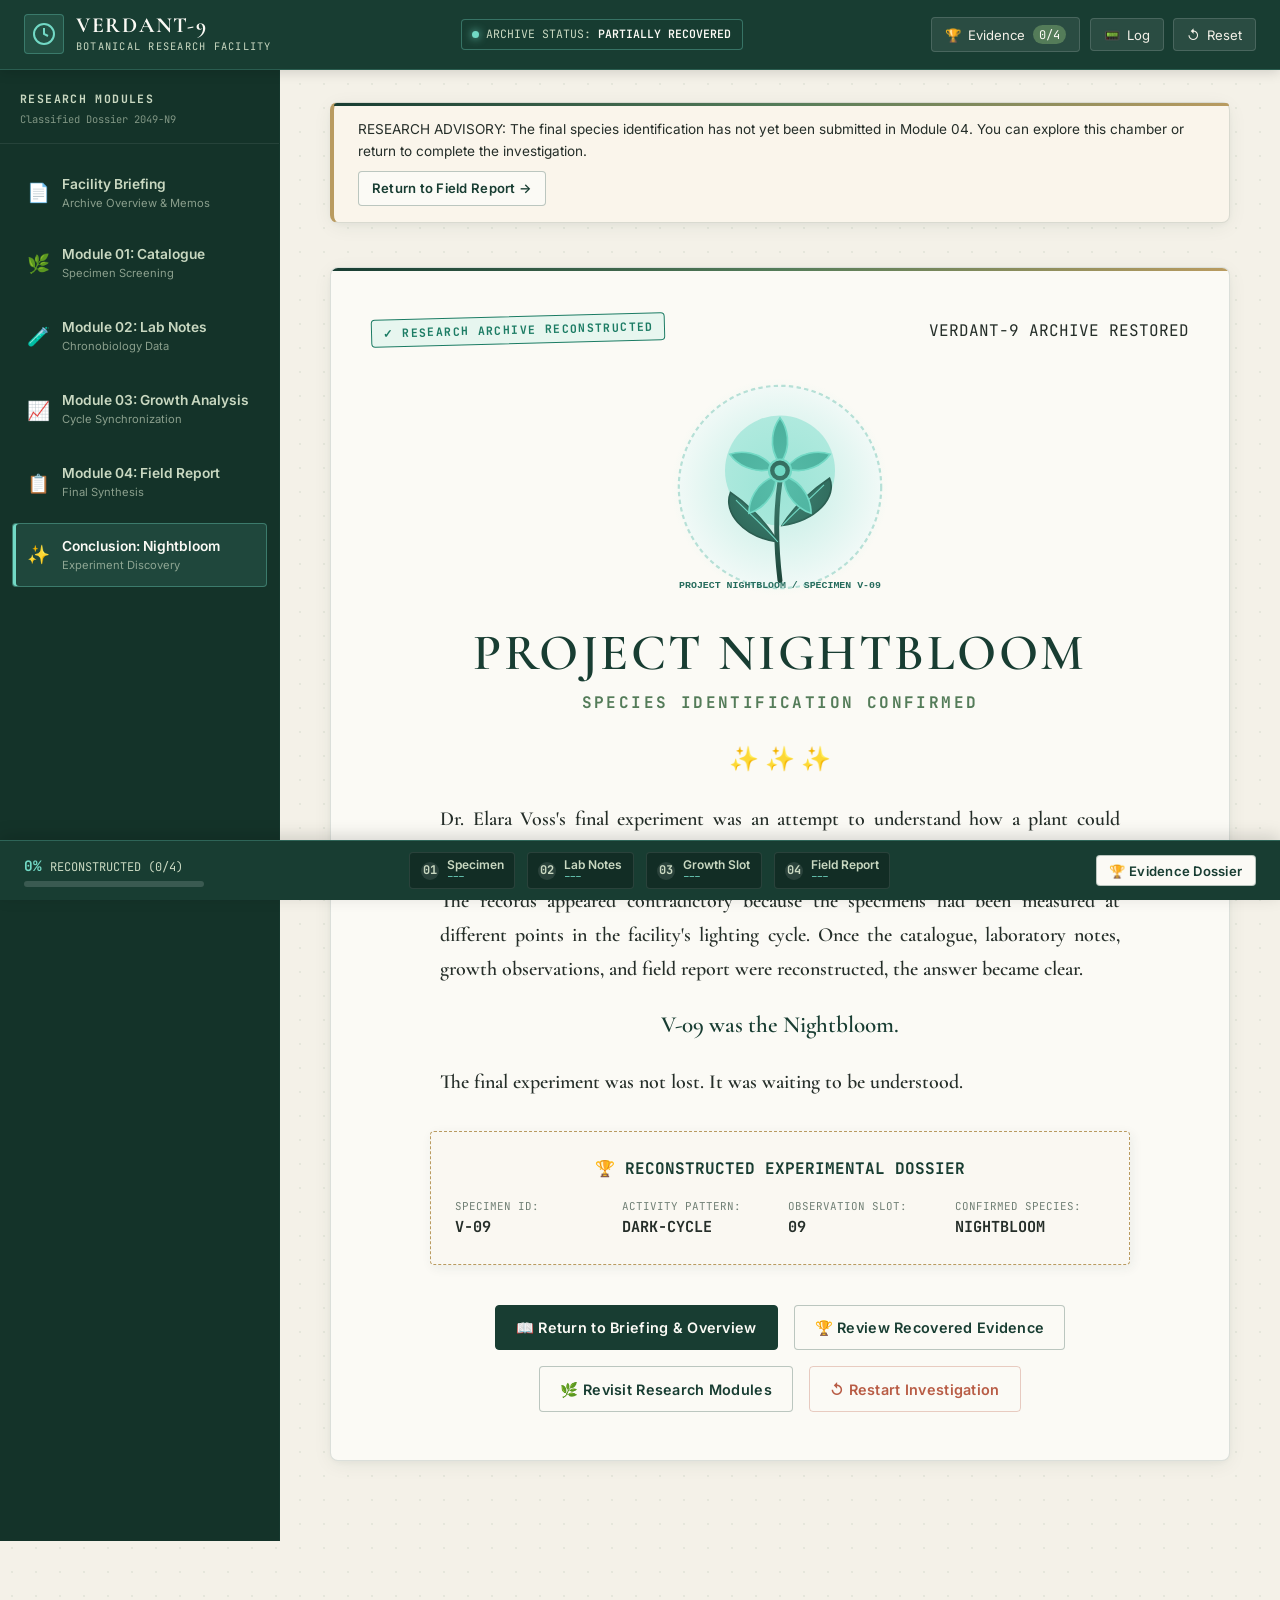
==== completion.html @ df0a0321 "Add Set 4: VERDANT-9 - The Last Experiment (Vanilla HTML/CSS/JS)" ====
<!DOCTYPE html>
<html lang="en">
<head>
  <meta charset="UTF-8" />
  <meta name="viewport" content="width=device-width, initial-scale=1.0" />
  <title>Completion: Project NIGHTBLOOM — VERDANT-9</title>
  <link rel="preconnect" href="https://fonts.googleapis.com">
  <link rel="preconnect" href="https://fonts.gstatic.com" crossorigin>
  <link href="https://fonts.googleapis.com/css2?family=Cormorant+Garamond:ital,wght@0,500;0,600;0,700;1,400&family=Inter:wght@300;400;500;600;700&family=JetBrains+Mono:wght@400;500;600;700&family=Playfair+Display:ital,wght@0,600;0,700;1,400&display=swap" rel="stylesheet">
  <link rel="stylesheet" href="style.css" />
</head>
<body>
  <div class="verdant-shell">
    <!-- TopBar -->
    <header class="facility-topbar" role="banner">
      <div class="topbar-left">
        <button id="mobileNavToggle" class="mobile-toggle" aria-label="Toggle navigation">☰</button>
        <a href="index.html" class="facility-brand">
          <div class="brand-icon-box">
            <svg width="24" height="24" viewBox="0 0 24 24" fill="none" stroke="currentColor" stroke-width="2"><path d="M12 2a10 10 0 0 1 10 10c0 5.523-4.477 10-10 10S2 17.523 2 12A10 10 0 0 1 12 2z"/><path d="M12 6v6l4 2"/></svg>
          </div>
          <div class="brand-text">
            <div class="brand-title">VERDANT-9</div>
            <div class="brand-sub">BOTANICAL RESEARCH FACILITY</div>
          </div>
        </a>
      </div>

      <div class="topbar-center">
        <div class="status-pill status-archive">
          <span class="status-dot pulsing"></span>
          <span class="status-label">ARCHIVE STATUS:</span>
          <span id="archiveStatusVal" class="status-val">FULLY RECONSTRUCTED</span>
        </div>
      </div>

      <div class="topbar-right">
        <button id="topbarEvidenceBtn" class="btn-toolbar" title="View Evidence Dossier">
          🏆 <span class="toolbar-btn-text">Evidence</span>
          <span id="evidenceCounter" class="evidence-counter">4/4</span>
        </button>
        <button id="topbarLogBtn" class="btn-toolbar" title="View Activity Log">
          📟 <span class="toolbar-btn-text">Log</span>
        </button>
        <button id="topbarResetBtn" class="btn-toolbar btn-toolbar-danger" title="Reset Progress">
          ↺ <span class="toolbar-btn-text">Reset</span>
        </button>
      </div>
    </header>

    <div class="facility-body-grid">
      <!-- Sidebar -->
      <aside id="researchSidebar" class="research-sidebar" aria-label="Research Modules">
        <div class="sidebar-header">
          <div class="sidebar-section-title">RESEARCH MODULES</div>
          <div class="sidebar-subtext">Classified Dossier 2049-N9</div>
        </div>

        <nav class="sidebar-nav">
          <a href="index.html" class="sidebar-link">
            <div class="link-icon-col">📄</div>
            <div class="link-text-col">
              <div class="link-title">Facility Briefing</div>
              <div class="link-subtitle">Archive Overview & Memos</div>
            </div>
          </a>

          <a href="specimens.html" class="sidebar-link">
            <div class="link-icon-col">🌿</div>
            <div class="link-text-col">
              <div class="link-title">Module 01: Catalogue</div>
              <div class="link-subtitle">Specimen Screening</div>
              <div id="sidePill1" class="link-evidence-pill font-mono"></div>
            </div>
          </a>

          <a href="lab-notes.html" class="sidebar-link">
            <div class="link-icon-col">🧪</div>
            <div class="link-text-col">
              <div class="link-title">Module 02: Lab Notes</div>
              <div class="link-subtitle">Chronobiology Data</div>
              <div id="sidePill2" class="link-evidence-pill font-mono"></div>
            </div>
          </a>

          <a href="growth-chart.html" class="sidebar-link">
            <div class="link-icon-col">📈</div>
            <div class="link-text-col">
              <div class="link-title">Module 03: Growth Analysis</div>
              <div class="link-subtitle">Cycle Synchronization</div>
              <div id="sidePill3" class="link-evidence-pill font-mono"></div>
            </div>
          </a>

          <a href="field-report.html" class="sidebar-link">
            <div class="link-icon-col">📋</div>
            <div class="link-text-col">
              <div class="link-title">Module 04: Field Report</div>
              <div class="link-subtitle">Final Synthesis</div>
              <div id="sidePill4" class="link-evidence-pill font-mono"></div>
            </div>
          </a>

          <a href="completion.html" class="sidebar-link active">
            <div class="link-icon-col">✨</div>
            <div class="link-text-col">
              <div class="link-title">Conclusion: Nightbloom</div>
              <div class="link-subtitle">Experiment Discovery</div>
            </div>
          </a>
        </nav>
      </aside>

      <!-- Main Page Content -->
      <main class="facility-main-content">
        <div class="completion-page-container">
          <!-- Advisory if entered early -->
          <div id="earlyAdvisory" style="display: none; padding: 1rem 1.5rem; background-color: #FAF5EB; border-left: 4px solid var(--muted-gold); margin-bottom: 1rem; font-size: 0.85rem;" class="paper-sheet">
            RESEARCH ADVISORY: The final species identification has not yet been submitted in Module 04. You can explore this chamber or return to complete the investigation.
            <div style="margin-top: 0.5rem;"><a href="field-report.html" class="btn btn-secondary btn-sm">Return to Field Report →</a></div>
          </div>

          <!-- Hero Completion Section -->
          <section class="completion-hero paper-sheet">
            <div class="completion-status-header">
              <span class="archive-stamp stamp-recovered font-mono">
                ✓ RESEARCH ARCHIVE RECONSTRUCTED
              </span>
              <span class="facility-tag font-mono">VERDANT-9 ARCHIVE RESTORED</span>
            </div>

            <!-- Glowing Nightbloom Botanical Illustration -->
            <div class="completion-visual-showcase">
              <div class="showcase-glow-ring"></div>
              <svg width="220" height="220" viewBox="0 0 200 200" fill="none" class="bioluminescent-glow" role="img" aria-label="Bioluminescent Nightbloom plant">
                <circle cx="100" cy="100" r="92" fill="#F4FAF8" stroke="#B8E0D7" stroke-width="2" stroke-dasharray="4 3"/>
                <circle cx="100" cy="85" r="50" fill="rgba(114, 217, 197, 0.45)"/>
                <path d="M100 185 Q94 135 100 95" stroke="#183D32" stroke-width="4.5" stroke-linecap="round"/>
                <!-- Broad foliage with cyan venation -->
                <path d="M98 150 C65 145 48 122 55 105 C70 115 88 132 98 150Z" fill="#205043" stroke="#183D32" stroke-width="1.5"/>
                <path d="M60 112 C72 124 88 138 98 150" stroke="#72D9C5" stroke-width="1"/>
                <path d="M102 135 C135 130 152 108 145 92 C130 102 112 118 102 135Z" fill="#205043" stroke="#183D32" stroke-width="1.5"/>
                <path d="M140 98 C128 110 112 124 102 135" stroke="#72D9C5" stroke-width="1"/>
                <!-- Nocturnal petals -->
                <g transform="translate(100, 85)">
                  <path d="M0 -6 C-12 -22 -6 -40 0 -48 C6 -40 12 -22 0 -6Z" fill="#44A895" stroke="#72D9C5" stroke-width="1.5"/>
                  <path d="M0 -6 C-12 -22 -6 -40 0 -48 C6 -40 12 -22 0 -6Z" fill="#44A895" stroke="#72D9C5" stroke-width="1.5" transform="rotate(72)"/>
                  <path d="M0 -6 C-12 -22 -6 -40 0 -48 C6 -40 12 -22 0 -6Z" fill="#44A895" stroke="#72D9C5" stroke-width="1.5" transform="rotate(144)"/>
                  <path d="M0 -6 C-12 -22 -6 -40 0 -48 C6 -40 12 -22 0 -6Z" fill="#44A895" stroke="#72D9C5" stroke-width="1.5" transform="rotate(216)"/>
                  <path d="M0 -6 C-12 -22 -6 -40 0 -48 C6 -40 12 -22 0 -6Z" fill="#44A895" stroke="#72D9C5" stroke-width="1.5" transform="rotate(288)"/>
                  <circle cx="0" cy="0" r="10" fill="#183D32" stroke="#72D9C5" stroke-width="2"/>
                  <circle cx="0" cy="0" r="5" fill="#72D9C5"/>
                </g>
                <text x="100" y="192" text-anchor="middle" fill="#256B5C" font-weight="bold" font-size="9" font-family="monospace">
                  PROJECT NIGHTBLOOM / SPECIMEN V-09
                </text>
              </svg>
            </div>

            <!-- Required Canonical Titles -->
            <div class="completion-titles">
              <h1 class="completion-main-title font-serif">PROJECT NIGHTBLOOM</h1>
              <div class="completion-subtitle font-mono">SPECIES IDENTIFICATION CONFIRMED</div>
            </div>

            <div style="margin: 1.5rem 0; font-size: 1.5rem; color: var(--bioluminescent-cyan);">✨ ✨ ✨</div>

            <!-- Canonical Narrative Text -->
            <div class="completion-narrative-body font-serif">
              <p>
                Dr. Elara Voss's final experiment was an attempt to understand how a plant could synchronise its biological activity with its environment.
              </p>
              <p>
                The records appeared contradictory because the specimens had been measured at different points in the facility's lighting cycle. Once the catalogue, laboratory notes, growth observations, and field report were reconstructed, the answer became clear.
              </p>
              <p class="narrative-highlight">
                V-09 was the Nightbloom.
              </p>
              <p>
                The final experiment was not lost. It was waiting to be understood.
              </p>
            </div>

            <!-- Reconstructed Experimental Dossier -->
            <div class="recovered-summary-box paper-sheet-torn font-mono">
              <div style="font-weight: 700; color: var(--deep-forest); margin-bottom: 0.85rem;">
                🏆 RECONSTRUCTED EXPERIMENTAL DOSSIER
              </div>
              <div class="summary-grid">
                <div class="summary-cell">
                  <span class="cell-label">SPECIMEN ID:</span>
                  <strong id="finalDossierId" class="cell-val text-primary">V-09</strong>
                </div>
                <div class="summary-cell">
                  <span class="cell-label">ACTIVITY PATTERN:</span>
                  <strong id="finalDossierPattern" class="cell-val text-primary">DARK-CYCLE</strong>
                </div>
                <div class="summary-cell">
                  <span class="cell-label">OBSERVATION SLOT:</span>
                  <strong id="finalDossierSlot" class="cell-val text-primary">09</strong>
                </div>
                <div class="summary-cell">
                  <span class="cell-label">CONFIRMED SPECIES:</span>
                  <strong id="finalDossierSpecies" class="cell-val text-primary">NIGHTBLOOM</strong>
                </div>
              </div>
            </div>

            <!-- Action Controls -->
            <div class="completion-actions-bar">
              <a href="index.html" class="btn btn-primary">📖 Return to Briefing & Overview</a>
              <button id="reviewDossierBtn" class="btn btn-secondary">🏆 Review Recovered Evidence</button>
              <a href="specimens.html" class="btn btn-secondary">🌿 Revisit Research Modules</a>
              <button id="completionRestartBtn" class="btn btn-danger">↺ Restart Investigation</button>
            </div>
          </section>
        </div>
      </main>
    </div>

    <!-- Bottom Progress Bar -->
    <footer class="facility-progress-bar" role="contentinfo">
      <div class="progress-container">
        <div class="progress-summary-col">
          <div class="progress-label">
            <span id="progressPercent" class="progress-percent">100%</span>
            <span id="progressDesc" class="progress-desc">RECONSTRUCTED (4/4)</span>
          </div>
          <div class="progress-track"><div id="progressFill" class="progress-fill" style="width: 100%;"></div></div>
        </div>
        <div class="progress-steps-col">
          <a href="specimens.html" id="stepBadge1" class="step-badge-btn step-completed" title="Module 01"><div class="step-num">01</div><div class="step-meta"><span class="step-title">Specimen</span><span id="stepToken1" class="step-token font-mono">V-09</span></div></a>
          <a href="lab-notes.html" id="stepBadge2" class="step-badge-btn step-completed" title="Module 02"><div class="step-num">02</div><div class="step-meta"><span class="step-title">Lab Notes</span><span id="stepToken2" class="step-token font-mono">DARK-CYCLE</span></div></a>
          <a href="growth-chart.html" id="stepBadge3" class="step-badge-btn step-completed" title="Module 03"><div class="step-num">03</div><div class="step-meta"><span class="step-title">Growth Slot</span><span id="stepToken3" class="step-token font-mono">09</span></div></a>
          <a href="field-report.html" id="stepBadge4" class="step-badge-btn step-completed" title="Module 04"><div class="step-num">04</div><div class="step-meta"><span class="step-title">Field Report</span><span id="stepToken4" class="step-token font-mono">NIGHTBLOOM</span></div></a>
        </div>
        <div class="progress-action-col"><button id="bottomEvidenceBtn" class="btn btn-secondary btn-sm">🏆 Evidence Dossier</button></div>
      </div>
    </footer>
  </div>

  <!-- Evidence Modal -->
  <div id="evidenceModal" class="modal-backdrop">
    <div class="modal-container evidence-modal">
      <div class="modal-header"><h3 class="font-serif">RESEARCH DOSSIER & EVIDENCE</h3><button class="btn-icon modal-close-trigger">✕</button></div>
      <div class="modal-body">
        <div class="evidence-list">
          <div id="evItem1" class="evidence-card evidence-recovered"><div class="evidence-header-row"><span class="evidence-source-tag font-mono">PART 01</span><span id="evItem1Stamp" class="archive-stamp stamp-recovered">✓ RECOVERED</span></div><div id="evItem1Val" class="evidence-value-box font-mono">SPECIMEN ID: V-09</div></div>
          <div id="evItem2" class="evidence-card evidence-recovered"><div class="evidence-header-row"><span class="evidence-source-tag font-mono">PART 02</span><span id="evItem2Stamp" class="archive-stamp stamp-recovered">✓ RECOVERED</span></div><div id="evItem2Val" class="evidence-value-box font-mono">ACTIVITY PATTERN: DARK-CYCLE</div></div>
          <div id="evItem3" class="evidence-card evidence-recovered"><div class="evidence-header-row"><span class="evidence-source-tag font-mono">PART 03</span><span id="evItem3Stamp" class="archive-stamp stamp-recovered">✓ RECOVERED</span></div><div id="evItem3Val" class="evidence-value-box font-mono">OBSERVATION SLOT: 09</div></div>
          <div id="evItem4" class="evidence-card evidence-recovered"><div class="evidence-header-row"><span class="evidence-source-tag font-mono">PART 04</span><span id="evItem4Stamp" class="archive-stamp stamp-recovered">✓ RECOVERED</span></div><div id="evItem4Val" class="evidence-value-box font-mono">SPECIES: NIGHTBLOOM</div></div>
        </div>
      </div>
      <div class="modal-footer"><button class="btn btn-secondary modal-close-trigger">Close</button></div>
    </div>
  </div>

  <!-- Activity Log Modal -->
  <div id="logModal" class="modal-backdrop">
    <div class="modal-container log-modal">
      <div class="modal-header"><h3 class="font-serif">FACILITY ACTIVITY LOG</h3><button class="btn-icon modal-close-trigger">✕</button></div>
      <div class="modal-body log-modal-body font-mono"><div id="logEntriesList" class="log-entries-list"></div></div>
      <div class="modal-footer"><span id="logBufferSize" class="font-mono text-muted">0 events</span><button class="btn btn-secondary modal-close-trigger">Close</button></div>
    </div>
  </div>

  <!-- Reset Modal -->
  <div id="resetModal" class="modal-backdrop">
    <div class="modal-container">
      <div class="modal-header"><h3 class="font-serif text-warning">Reset Research Archive?</h3><button class="btn-icon modal-close-trigger">✕</button></div>
      <div class="modal-body"><p>Are you sure you want to clear your current progress and reset all four research modules back to unrecovered state?</p></div>
      <div class="modal-footer"><button class="btn btn-secondary modal-close-trigger">Cancel</button><button id="confirmResetBtn" class="btn btn-danger">Confirm Reset</button></div>
    </div>
  </div>

  <script src="script.js"></script>
  <script>
    document.addEventListener('DOMContentLoaded', () => {
      const state = Verdant.getState();

      if (!state.completed.m4) {
        document.getElementById('earlyAdvisory').style.display = 'block';
      } else {
        Verdant.launchConfetti();
      }

      if (state.evidence.specimenId) document.getElementById('finalDossierId').textContent = state.evidence.specimenId;
      if (state.evidence.activityPattern) document.getElementById('finalDossierPattern').textContent = state.evidence.activityPattern;
      if (state.evidence.observationSlot) document.getElementById('finalDossierSlot').textContent = state.evidence.observationSlot;
      if (state.evidence.species) document.getElementById('finalDossierSpecies').textContent = state.evidence.species;

      document.getElementById('reviewDossierBtn').addEventListener('click', () => {
        Verdant.openModal('evidenceModal');
      });

      document.getElementById('completionRestartBtn').addEventListener('click', () => {
        Verdant.openModal('resetModal');
      });
    });
  </script>
</body>
</html>
---- style.css ----
/* ==========================================================================
   VERDANT-9: THE LAST EXPERIMENT — VANILLA CSS STYLESHEET
   Set 4 of Webhunt Archive Series
   ========================================================================== */

:root {
  /* Canonical Art Direction Palette */
  --deep-forest: #183D32;
  --deep-forest-dark: #122A23;
  --botanical-green: #547C59;
  --pale-sage: #C9D8C1;
  --warm-ivory: #F4F1E8;
  --paper-white: #FBFAF5;
  --charcoal-text: #252E29;
  --muted-gold: #B99B60;
  --bioluminescent-cyan: #72D9C5;
  --warning-rust: #B85C45;

  /* Extended UI Tokens */
  --border-subtle: rgba(24, 61, 50, 0.14);
  --border-strong: rgba(24, 61, 50, 0.28);
  --shadow-paper: 0 4px 20px -2px rgba(24, 61, 50, 0.08), 0 2px 6px -1px rgba(24, 61, 50, 0.04);
  --shadow-card: 0 10px 30px -5px rgba(24, 61, 50, 0.12);
  --shadow-glow: 0 0 25px rgba(114, 217, 197, 0.45);

  /* Typography */
  --font-serif: 'Cormorant Garamond', 'Playfair Display', Georgia, serif;
  --font-sans: 'Inter', -apple-system, BlinkMacSystemFont, 'Segoe UI', Roboto, sans-serif;
  --font-mono: 'JetBrains Mono', 'Fira Code', 'Courier New', monospace;

  /* Layout */
  --sidebar-width: 280px;
  --header-height: 70px;
  --radius-sm: 4px;
  --radius-md: 8px;
  --radius-lg: 14px;
  --transition-fast: 150ms cubic-bezier(0.4, 0, 0.2, 1);
  --transition-normal: 260ms cubic-bezier(0.4, 0, 0.2, 1);
}

/* Base Reset */
*, *::before, *::after {
  box-sizing: border-box;
  margin: 0;
  padding: 0;
}

html {
  font-size: 16px;
  scroll-behavior: smooth;
  background-color: var(--warm-ivory);
  color: var(--charcoal-text);
  font-family: var(--font-sans);
  -webkit-font-smoothing: antialiased;
}

body {
  min-height: 100vh;
  line-height: 1.6;
  background-color: var(--warm-ivory);
  background-image: radial-gradient(rgba(84, 124, 89, 0.09) 1px, transparent 1px);
  background-size: 24px 24px;
}

/* Typography */
h1, h2, h3, h4, .font-serif {
  font-family: var(--font-serif);
  color: var(--deep-forest);
  line-height: 1.25;
  font-weight: 600;
}

h1 { font-size: 2.6rem; }
h2 { font-size: 2rem; }
h3 { font-size: 1.45rem; }
h4 { font-size: 1.15rem; }

p {
  color: var(--charcoal-text);
  margin-bottom: 0.85rem;
}

code, kbd, samp, pre, .font-mono {
  font-family: var(--font-mono);
}

/* App Shell */
.verdant-shell {
  display: flex;
  flex-direction: column;
  min-height: 100vh;
}

/* TopBar Header */
.facility-topbar {
  height: var(--header-height);
  background-color: var(--deep-forest);
  color: var(--warm-ivory);
  display: flex;
  align-items: center;
  justify-content: space-between;
  padding: 0 1.5rem;
  position: sticky;
  top: 0;
  z-index: 50;
  box-shadow: 0 2px 12px rgba(0, 0, 0, 0.15);
  border-bottom: 1px solid rgba(114, 217, 197, 0.2);
}

.topbar-left {
  display: flex;
  align-items: center;
  gap: 1rem;
}

.mobile-toggle {
  display: none;
  background: transparent;
  border: none;
  color: var(--paper-white);
  cursor: pointer;
  padding: 0.35rem;
  font-size: 1.4rem;
}

.facility-brand {
  display: flex;
  align-items: center;
  gap: 0.75rem;
  text-decoration: none;
  color: inherit;
}

.brand-icon-box {
  width: 40px;
  height: 40px;
  background: rgba(114, 217, 197, 0.12);
  border: 1px solid rgba(114, 217, 197, 0.3);
  border-radius: var(--radius-sm);
  display: flex;
  align-items: center;
  justify-content: center;
  color: var(--bioluminescent-cyan);
}

.brand-title {
  font-family: var(--font-serif);
  font-size: 1.35rem;
  font-weight: 700;
  letter-spacing: 0.08em;
  color: var(--paper-white);
  line-height: 1.1;
}

.brand-sub {
  font-family: var(--font-mono);
  font-size: 0.65rem;
  letter-spacing: 0.12em;
  color: var(--pale-sage);
}

.topbar-center {
  display: flex;
  align-items: center;
  gap: 0.85rem;
}

.status-pill {
  display: inline-flex;
  align-items: center;
  gap: 0.45rem;
  padding: 0.3rem 0.65rem;
  border-radius: var(--radius-sm);
  font-family: var(--font-mono);
  font-size: 0.72rem;
  background-color: rgba(0, 0, 0, 0.22);
  border: 1px solid rgba(255, 255, 255, 0.08);
}

.status-archive {
  border-color: rgba(114, 217, 197, 0.35);
  background-color: rgba(24, 61, 50, 0.65);
}

.status-dot {
  width: 7px;
  height: 7px;
  border-radius: 50%;
  background-color: var(--bioluminescent-cyan);
}

.status-dot.pulsing {
  box-shadow: 0 0 8px var(--bioluminescent-cyan);
  animation: subtleFlicker 2.5s infinite;
}

.status-label {
  color: var(--pale-sage);
}

.status-val {
  color: var(--paper-white);
  font-weight: 600;
}

.topbar-right {
  display: flex;
  align-items: center;
  gap: 0.6rem;
}

.btn-toolbar {
  display: inline-flex;
  align-items: center;
  gap: 0.45rem;
  padding: 0.45rem 0.8rem;
  background-color: rgba(255, 255, 255, 0.08);
  color: var(--warm-ivory);
  border: 1px solid rgba(255, 255, 255, 0.15);
  border-radius: var(--radius-sm);
  font-size: 0.82rem;
  font-family: var(--font-sans);
  cursor: pointer;
  transition: all var(--transition-fast);
}

.btn-toolbar:hover {
  background-color: rgba(255, 255, 255, 0.16);
  border-color: var(--pale-sage);
}

.btn-toolbar-danger:hover {
  background-color: rgba(184, 92, 69, 0.25);
  border-color: var(--warning-rust);
  color: #ff9880;
}

.evidence-counter {
  font-family: var(--font-mono);
  font-size: 0.75rem;
  background-color: var(--botanical-green);
  color: var(--paper-white);
  padding: 0.1rem 0.4rem;
  border-radius: 10px;
}

/* Layout Body Grid */
.facility-body-grid {
  display: flex;
  flex: 1;
  min-height: calc(100vh - var(--header-height) - 64px);
}

/* Sidebar */
.research-sidebar {
  width: var(--sidebar-width);
  background-color: #143329;
  border-right: 1px solid rgba(24, 61, 50, 0.4);
  display: flex;
  flex-direction: column;
  flex-shrink: 0;
  color: var(--warm-ivory);
  padding: 1.25rem 0;
  user-select: none;
}

.sidebar-header {
  padding: 0 1.25rem 1rem 1.25rem;
  border-bottom: 1px solid rgba(255, 255, 255, 0.08);
}

.sidebar-section-title {
  font-family: var(--font-mono);
  font-size: 0.72rem;
  font-weight: 700;
  letter-spacing: 0.12em;
  color: var(--pale-sage);
}

.sidebar-subtext {
  font-family: var(--font-mono);
  font-size: 0.65rem;
  color: rgba(201, 216, 193, 0.6);
  margin-top: 0.15rem;
}

.sidebar-nav {
  display: flex;
  flex-direction: column;
  gap: 0.35rem;
  padding: 1rem 0.75rem;
  flex: 1;
}

.sidebar-link {
  display: flex;
  align-items: center;
  gap: 0.75rem;
  padding: 0.7rem 0.85rem;
  border-radius: var(--radius-sm);
  text-decoration: none;
  color: var(--pale-sage);
  border: 1px solid transparent;
  transition: all var(--transition-fast);
}

.sidebar-link:hover {
  background-color: rgba(84, 124, 89, 0.18);
  color: var(--paper-white);
  border-color: rgba(84, 124, 89, 0.3);
}

.sidebar-link.active {
  background-color: rgba(114, 217, 197, 0.12);
  color: var(--paper-white);
  border-color: rgba(114, 217, 197, 0.35);
  box-shadow: inset 3px 0 0 var(--bioluminescent-cyan);
}

.link-icon-col {
  display: flex;
  align-items: center;
  color: var(--pale-sage);
  font-size: 1.15rem;
}

.sidebar-link.active .link-icon-col {
  color: var(--bioluminescent-cyan);
}

.link-text-col {
  flex: 1;
  min-width: 0;
}

.link-title {
  font-family: var(--font-sans);
  font-size: 0.86rem;
  font-weight: 600;
}

.link-subtitle {
  font-size: 0.7rem;
  color: rgba(201, 216, 193, 0.65);
}

.link-evidence-pill {
  font-family: var(--font-mono);
  font-size: 0.68rem;
  color: var(--bioluminescent-cyan);
  margin-top: 0.2rem;
}

.sidebar-footer {
  padding: 1rem 1.25rem 0.5rem 1.25rem;
  border-top: 1px solid rgba(255, 255, 255, 0.08);
}

.footer-memo {
  background-color: rgba(0, 0, 0, 0.2);
  padding: 0.75rem;
  border-radius: var(--radius-sm);
  border-left: 2px solid var(--muted-gold);
}

.memo-tag {
  font-family: var(--font-mono);
  font-size: 0.62rem;
  color: var(--muted-gold);
  font-weight: 700;
}

.memo-quote {
  font-family: var(--font-serif);
  font-size: 0.82rem;
  font-style: italic;
  color: var(--warm-ivory);
  margin: 0.25rem 0;
}

.memo-sign {
  font-size: 0.7rem;
  color: var(--pale-sage);
}

/* Central Content */
.facility-main-content {
  flex: 1;
  padding: 2rem 2.5rem 5rem 2.5rem;
  max-width: 1300px;
  margin: 0 auto;
  width: 100%;
}

/* Paper Aesthetics */
.paper-sheet {
  background-color: var(--paper-white);
  border: 1px solid var(--border-subtle);
  border-radius: var(--radius-md);
  box-shadow: var(--shadow-paper);
  position: relative;
  transition: box-shadow var(--transition-normal);
}

.paper-sheet::before {
  content: "";
  position: absolute;
  top: 0;
  left: 0;
  right: 0;
  height: 3px;
  background: linear-gradient(90deg, var(--deep-forest), var(--botanical-green), var(--muted-gold));
  border-top-left-radius: var(--radius-md);
  border-top-right-radius: var(--radius-md);
}

.paper-sheet-torn {
  background-color: var(--paper-white);
  border: 1px dashed var(--muted-gold);
  border-radius: var(--radius-sm);
  box-shadow: 2px 3px 12px rgba(24, 61, 50, 0.07);
}

/* Archival Stamps */
.archive-stamp {
  display: inline-flex;
  align-items: center;
  gap: 0.4rem;
  font-family: var(--font-mono);
  font-size: 0.72rem;
  font-weight: 700;
  letter-spacing: 0.12em;
  text-transform: uppercase;
  padding: 0.25rem 0.65rem;
  border-radius: var(--radius-sm);
  border: 1.5px solid currentColor;
  transform: rotate(-1.5deg);
}

.stamp-recovered {
  color: #1c7c64;
  border-color: #1c7c64;
  background-color: rgba(114, 217, 197, 0.15);
}

.stamp-restricted {
  color: var(--warning-rust);
  border-color: var(--warning-rust);
  background-color: rgba(184, 92, 69, 0.08);
}

.stamp-active {
  color: var(--muted-gold);
  border-color: var(--muted-gold);
  background-color: rgba(185, 155, 96, 0.1);
}

/* Buttons */
.btn {
  display: inline-flex;
  align-items: center;
  justify-content: center;
  gap: 0.5rem;
  font-family: var(--font-sans);
  font-size: 0.9rem;
  font-weight: 600;
  letter-spacing: 0.02em;
  padding: 0.65rem 1.25rem;
  border-radius: var(--radius-sm);
  border: 1px solid transparent;
  cursor: pointer;
  transition: all var(--transition-fast);
  text-decoration: none;
}

.btn:focus-visible {
  outline: 2px solid var(--botanical-green);
  outline-offset: 2px;
}

.btn-primary {
  background-color: var(--deep-forest);
  color: var(--paper-white);
  border-color: var(--deep-forest);
}

.btn-primary:hover {
  background-color: var(--deep-forest-dark);
  box-shadow: 0 4px 14px rgba(24, 61, 50, 0.25);
  transform: translateY(-1px);
}

.btn-secondary {
  background-color: var(--paper-white);
  color: var(--deep-forest);
  border-color: var(--border-strong);
}

.btn-secondary:hover {
  background-color: var(--warm-ivory);
  border-color: var(--deep-forest);
}

.btn-accent {
  background-color: #1f5043;
  color: #c5f7ed;
  border: 1px solid var(--bioluminescent-cyan);
}

.btn-accent:hover {
  background-color: #173d33;
  box-shadow: 0 0 16px rgba(114, 217, 197, 0.4);
}

.btn-danger {
  background-color: transparent;
  color: var(--warning-rust);
  border-color: rgba(184, 92, 69, 0.3);
}

.btn-danger:hover {
  background-color: rgba(184, 92, 69, 0.08);
  border-color: var(--warning-rust);
}

.btn-sm {
  padding: 0.4rem 0.8rem;
  font-size: 0.82rem;
}

.btn-block {
  width: 100%;
}

/* Forms */
.form-input {
  width: 100%;
  font-family: var(--font-mono);
  font-size: 1rem;
  letter-spacing: 0.08em;
  padding: 0.75rem 1rem;
  background-color: var(--paper-white);
  border: 1.5px solid var(--border-strong);
  border-radius: var(--radius-sm);
  color: var(--deep-forest);
  transition: border-color var(--transition-fast), box-shadow var(--transition-fast);
}

.form-input:focus {
  outline: none;
  border-color: var(--botanical-green);
  box-shadow: 0 0 0 3px rgba(84, 124, 89, 0.15);
}

/* Bioluminescent Pulse */
@keyframes bioluminescentPulse {
  0%, 100% {
    filter: drop-shadow(0 0 10px rgba(114, 217, 197, 0.45));
    opacity: 0.92;
  }
  50% {
    filter: drop-shadow(0 0 24px rgba(114, 217, 197, 0.85));
    opacity: 1;
  }
}

.bioluminescent-glow {
  animation: bioluminescentPulse 3.5s ease-in-out infinite;
}

@keyframes subtleFlicker {
  0%, 100% { opacity: 0.95; }
  25% { opacity: 0.88; }
  50% { opacity: 1; }
  75% { opacity: 0.92; }
}

/* Bottom Progress Bar */
.facility-progress-bar {
  position: sticky;
  bottom: 0;
  z-index: 40;
  background-color: var(--deep-forest);
  border-top: 1px solid rgba(114, 217, 197, 0.25);
  color: var(--warm-ivory);
  padding: 0.65rem 1.5rem;
  box-shadow: 0 -4px 16px rgba(0, 0, 0, 0.15);
}

.progress-container {
  display: flex;
  align-items: center;
  justify-content: space-between;
  gap: 1.5rem;
  max-width: 1300px;
  margin: 0 auto;
}

.progress-summary-col {
  min-width: 180px;
}

.progress-label {
  display: flex;
  align-items: baseline;
  gap: 0.5rem;
  font-family: var(--font-mono);
  font-size: 0.75rem;
  margin-bottom: 0.25rem;
}

.progress-percent {
  font-weight: 700;
  color: var(--bioluminescent-cyan);
  font-size: 0.9rem;
}

.progress-desc {
  color: var(--pale-sage);
}

.progress-track {
  height: 6px;
  background-color: rgba(255, 255, 255, 0.15);
  border-radius: 3px;
  overflow: hidden;
}

.progress-fill {
  height: 100%;
  background: linear-gradient(90deg, var(--botanical-green), var(--bioluminescent-cyan));
  border-radius: 3px;
  transition: width 0.4s ease;
}

.progress-steps-col {
  display: flex;
  align-items: center;
  gap: 0.75rem;
  flex: 1;
  justify-content: center;
}

.step-badge-btn {
  display: flex;
  align-items: center;
  gap: 0.5rem;
  background: rgba(0, 0, 0, 0.25);
  border: 1px solid rgba(255, 255, 255, 0.1);
  padding: 0.35rem 0.65rem;
  border-radius: var(--radius-sm);
  color: var(--pale-sage);
  text-decoration: none;
  cursor: pointer;
  transition: all var(--transition-fast);
}

.step-badge-btn:hover {
  background: rgba(255, 255, 255, 0.1);
  border-color: var(--pale-sage);
}

.step-badge-btn.step-current {
  border-color: var(--bioluminescent-cyan);
  background: rgba(114, 217, 197, 0.12);
  color: var(--paper-white);
}

.step-badge-btn.step-completed {
  border-color: rgba(114, 217, 197, 0.4);
}

.step-num {
  font-family: var(--font-mono);
  font-size: 0.75rem;
  font-weight: 700;
  width: 18px;
  height: 18px;
  border-radius: 50%;
  background-color: rgba(255, 255, 255, 0.1);
  display: flex;
  align-items: center;
  justify-content: center;
}

.step-badge-btn.step-completed .step-num {
  background-color: transparent;
  color: var(--bioluminescent-cyan);
}

.step-meta {
  display: flex;
  flex-direction: column;
  align-items: flex-start;
  line-height: 1.1;
}

.step-title {
  font-size: 0.75rem;
  font-weight: 600;
}

.step-token {
  font-size: 0.65rem;
  color: var(--bioluminescent-cyan);
}

/* ==========================================================================
   Homepage Specific Styles
   ========================================================================== */
.homepage-container {
  display: flex;
  flex-direction: column;
  gap: 2rem;
}

.briefing-hero {
  padding: 2.5rem;
  border-left: 4px solid var(--deep-forest);
}

.briefing-hero-grid {
  display: grid;
  grid-template-columns: 1fr 180px;
  gap: 2.5rem;
  align-items: center;
}

.facility-archive-badge {
  display: inline-flex;
  align-items: center;
  gap: 0.5rem;
  font-family: var(--font-mono);
  font-size: 0.75rem;
  background-color: rgba(24, 61, 50, 0.08);
  padding: 0.25rem 0.65rem;
  border-radius: var(--radius-sm);
  margin-bottom: 0.85rem;
}

.badge-tag {
  font-weight: 700;
  color: var(--deep-forest);
}

.badge-status-dot {
  width: 6px;
  height: 6px;
  border-radius: 50%;
  background-color: var(--botanical-green);
}

.badge-status-text {
  color: #55635b;
}

.hero-title {
  font-size: 2.8rem;
  margin-bottom: 0.65rem;
  color: var(--deep-forest);
}

.hero-subtitle {
  font-size: 1.15rem;
  color: #3b4740;
  max-width: 720px;
  line-height: 1.5;
  margin-bottom: 1.25rem;
}

.facility-meta-chips {
  display: flex;
  flex-wrap: wrap;
  gap: 0.75rem;
  margin-bottom: 1.5rem;
}

.meta-chip {
  display: inline-flex;
  align-items: center;
  gap: 0.4rem;
  font-family: var(--font-mono);
  font-size: 0.75rem;
  color: #4b5850;
  background-color: var(--warm-ivory);
  border: 1px solid var(--border-subtle);
  padding: 0.3rem 0.6rem;
  border-radius: var(--radius-sm);
}

.portrait-frame {
  text-align: center;
  padding: 0.75rem;
  background-color: var(--warm-ivory);
  border: 1px solid var(--border-strong);
  border-radius: var(--radius-sm);
  box-shadow: 2px 3px 10px rgba(0, 0, 0, 0.05);
}

.portrait-caption {
  margin-top: 0.6rem;
  font-size: 0.75rem;
  display: flex;
  flex-direction: column;
  line-height: 1.25;
}

.portrait-date {
  color: var(--muted-gold);
  font-weight: 600;
  margin-top: 0.2rem;
}

.research-memo-section {
  padding: 2rem;
  background-color: #FCFBF7;
  border-left: 4px solid var(--muted-gold);
}

.memo-header-band {
  display: flex;
  justify-content: space-between;
  align-items: center;
  border-bottom: 1px dashed var(--border-strong);
  padding-bottom: 0.75rem;
  margin-bottom: 1.25rem;
}

.memo-title {
  display: flex;
  align-items: center;
  gap: 0.5rem;
  font-size: 0.85rem;
  font-weight: 700;
  color: var(--deep-forest);
}

.memo-paragraph {
  font-family: var(--font-serif);
  font-size: 1.15rem;
  line-height: 1.6;
  color: #2b332d;
  margin-bottom: 0.75rem;
}

.highlight-lead {
  font-size: 1.25rem;
  font-weight: 600;
  color: var(--deep-forest);
}

.memo-signature-bar {
  display: flex;
  justify-content: space-between;
  align-items: center;
  margin-top: 1.5rem;
  padding-top: 1rem;
  border-top: 1px solid var(--border-subtle);
}

.modules-grid-section {
  margin-top: 1rem;
}

.section-header-row {
  margin-bottom: 1.25rem;
}

.section-title {
  font-size: 1.85rem;
  color: var(--deep-forest);
}

.section-sub {
  color: #55635b;
}

.cards-quad-grid {
  display: grid;
  grid-template-columns: repeat(auto-fit, minmax(260px, 1fr));
  gap: 1.5rem;
}

.research-card {
  padding: 1.5rem;
  display: flex;
  flex-direction: column;
  transition: transform var(--transition-fast), box-shadow var(--transition-fast);
}

.research-card:hover {
  transform: translateY(-4px);
  box-shadow: var(--shadow-card);
}

.card-top {
  display: flex;
  justify-content: space-between;
  align-items: center;
  margin-bottom: 0.75rem;
}

.card-module-id {
  font-size: 0.75rem;
  font-weight: 700;
  letter-spacing: 0.1em;
  color: var(--botanical-green);
}

.card-status-stamp {
  font-size: 0.7rem;
  display: inline-flex;
  align-items: center;
  gap: 0.25rem;
}

.stamp-pending {
  color: #7a8a81;
}

.card-illustration-box {
  display: flex;
  justify-content: center;
  align-items: center;
  padding: 0.5rem 0;
  height: 130px;
}

.card-body {
  flex: 1;
}

.card-title {
  font-size: 1.35rem;
  margin-bottom: 0.2rem;
}

.card-tagline {
  font-size: 0.75rem;
  color: var(--muted-gold);
  margin-bottom: 0.6rem;
}

.card-desc {
  font-size: 0.88rem;
  color: #4b574f;
  line-height: 1.45;
}

.card-footer {
  margin-top: 1rem;
  display: flex;
  flex-direction: column;
  gap: 0.65rem;
}

.card-evidence-pill {
  font-size: 0.75rem;
  text-align: center;
  padding: 0.3rem;
  background-color: var(--warm-ivory);
  border: 1px solid var(--border-subtle);
  border-radius: var(--radius-sm);
  color: var(--deep-forest);
}

.protocol-note-section {
  padding: 1.5rem 2rem;
  background-color: #FAF8F2;
}

.protocol-list {
  margin-top: 0.6rem;
  padding-left: 1.25rem;
  display: flex;
  flex-direction: column;
  gap: 0.4rem;
  font-size: 0.9rem;
  color: #3f4a43;
}

/* ==========================================================================
   Module Header Banner & Voss Note
   ========================================================================== */
.module-header-banner {
  padding: 2rem;
  margin-bottom: 1.75rem;
}

.banner-top-row {
  display: flex;
  justify-content: space-between;
  align-items: center;
  margin-bottom: 0.75rem;
}

.module-badge {
  font-size: 0.75rem;
  font-weight: 700;
  letter-spacing: 0.12em;
  color: var(--botanical-green);
}

.module-page-title {
  font-size: 2.2rem;
  margin-bottom: 0.4rem;
}

.module-page-desc {
  font-size: 1.05rem;
  color: #4a5750;
  max-width: 800px;
  line-height: 1.5;
  margin-bottom: 1.25rem;
}

.voss-memo-card {
  padding: 1.25rem 1.5rem;
  background-color: #FFFDF9;
  border-left: 3px solid var(--botanical-green);
  margin-top: 0.75rem;
}

.voss-memo-header {
  display: flex;
  justify-content: space-between;
  font-size: 0.75rem;
  color: #6a7870;
  margin-bottom: 0.5rem;
  border-bottom: 1px dotted var(--border-subtle);
  padding-bottom: 0.35rem;
}

.voss-memo-text {
  font-family: var(--font-serif);
  font-size: 1.15rem;
  font-style: italic;
  color: var(--deep-forest);
  line-height: 1.5;
}

.voss-memo-footer {
  margin-top: 0.5rem;
  font-size: 0.68rem;
  color: var(--muted-gold);
}

/* ==========================================================================
   Module 01: Specimen Catalogue
   ========================================================================== */
.catalogue-layout-grid {
  display: grid;
  grid-template-columns: 1fr 400px;
  gap: 2rem;
  align-items: start;
}

.cards-col-header {
  display: flex;
  justify-content: space-between;
  align-items: baseline;
  margin-bottom: 1rem;
}

.specimen-cards-grid {
  display: grid;
  grid-template-columns: repeat(auto-fill, minmax(220px, 1fr));
  gap: 1.25rem;
}

.specimen-card {
  padding: 1.25rem;
  cursor: pointer;
  display: flex;
  flex-direction: column;
  transition: all var(--transition-fast);
  outline: none;
}

.specimen-card:hover {
  border-color: var(--botanical-green);
  transform: translateY(-2px);
  box-shadow: var(--shadow-card);
}

.specimen-card.selected-card {
  border-color: var(--botanical-green);
  background-color: #FAFDFB;
  box-shadow: 0 0 0 2px var(--botanical-green), var(--shadow-card);
}

.specimen-card.target-confirmed-card {
  border-color: var(--bioluminescent-cyan);
  background-color: #F5FCFA;
}

.card-top-bar {
  display: flex;
  justify-content: space-between;
  align-items: center;
  margin-bottom: 0.5rem;
}

.specimen-id-badge {
  font-size: 0.82rem;
  font-weight: 700;
  padding: 0.15rem 0.45rem;
  background-color: var(--deep-forest);
  color: var(--paper-white);
  border-radius: 3px;
}

.confirmed-pill {
  font-size: 0.68rem;
  color: #1a7c64;
  font-weight: 700;
}

.specimen-card-visual {
  display: flex;
  justify-content: center;
  align-items: center;
  padding: 0.75rem 0;
}

.specimen-card-info {
  flex: 1;
}

.specimen-name {
  font-size: 1.3rem;
  margin-bottom: 0.1rem;
}

.specimen-binomial {
  font-size: 0.85rem;
  font-style: italic;
  color: #63736a;
  margin-bottom: 0.45rem;
}

.specimen-telemetry-snippet {
  font-size: 0.78rem;
  color: #4b5850;
  line-height: 1.4;
  background: var(--warm-ivory);
  padding: 0.4rem;
  border-radius: var(--radius-sm);
  margin-top: 0.4rem;
}

.card-select-footer {
  margin-top: 0.75rem;
  padding-top: 0.5rem;
  border-top: 1px solid var(--border-subtle);
  text-align: center;
}

.select-label {
  font-size: 0.7rem;
  font-weight: 600;
}

.catalogue-profile-col {
  display: flex;
  flex-direction: column;
  gap: 1.5rem;
  position: sticky;
  top: calc(var(--header-height) + 1.5rem);
}

.specimen-profile-card {
  padding: 1.75rem;
}

.profile-header-band {
  display: flex;
  justify-content: space-between;
  align-items: center;
  border-bottom: 1px solid var(--border-subtle);
  padding-bottom: 1rem;
  margin-bottom: 1.25rem;
}

.profile-tag {
  font-size: 0.72rem;
  font-weight: 700;
  letter-spacing: 0.1em;
  color: var(--muted-gold);
}

.profile-title {
  font-size: 1.8rem;
  margin: 0.15rem 0;
}

.profile-binomial {
  font-size: 0.95rem;
  font-style: italic;
  color: #5c6c63;
}

.profile-specs-table {
  display: flex;
  flex-direction: column;
  gap: 0.5rem;
  background-color: var(--warm-ivory);
  padding: 0.85rem 1rem;
  border-radius: var(--radius-sm);
  margin-bottom: 1.25rem;
  font-size: 0.84rem;
}

.spec-row {
  display: flex;
  justify-content: space-between;
  align-items: baseline;
  gap: 0.5rem;
}

.spec-label {
  color: #637369;
  font-weight: 500;
}

.spec-value {
  color: var(--deep-forest);
  font-weight: 600;
  text-align: right;
}

.profile-notes-section {
  margin-bottom: 1.5rem;
}

.notes-heading {
  font-size: 0.72rem;
  letter-spacing: 0.08em;
  color: #6c7d74;
  margin-bottom: 0.4rem;
}

.notes-text {
  font-size: 0.88rem;
  color: var(--charcoal-text);
  margin-bottom: 0.5rem;
}

.notes-detailed {
  font-size: 0.82rem;
  color: #526158;
  line-height: 1.45;
}

.profile-submission-box {
  border-top: 1px dashed var(--border-strong);
  padding-top: 1.25rem;
}

.submission-prompt {
  font-size: 0.75rem;
  font-weight: 700;
  color: var(--deep-forest);
  margin-bottom: 0.75rem;
  text-align: center;
}

.feedback-alert {
  padding: 0.75rem 1rem;
  border-radius: var(--radius-sm);
  font-size: 0.82rem;
  line-height: 1.4;
  margin-bottom: 1rem;
}

.feedback-success {
  background-color: rgba(114, 217, 197, 0.18);
  border: 1px solid rgba(28, 124, 100, 0.4);
  color: #124d3e;
}

.feedback-error {
  background-color: rgba(184, 92, 69, 0.12);
  border: 1px solid rgba(184, 92, 69, 0.35);
  color: #8c3620;
}

.success-recovery-card {
  padding: 1rem;
  background-color: rgba(114, 217, 197, 0.12);
  border: 1.5px solid #238b71;
  border-radius: var(--radius-sm);
  display: flex;
  flex-direction: column;
  gap: 0.65rem;
  font-size: 0.85rem;
}

.recovery-lead {
  color: #124d3e;
  font-size: 0.9rem;
}

/* ==========================================================================
   Module 02: Lab Notes
   ========================================================================== */
.lab-layout-grid {
  display: grid;
  grid-template-columns: 1fr 400px;
  gap: 2rem;
  align-items: start;
}

.lab-data-col {
  display: flex;
  flex-direction: column;
  gap: 1.5rem;
}

.chart-card {
  padding: 1.75rem;
}

.chart-header {
  display: flex;
  justify-content: space-between;
  align-items: flex-start;
  margin-bottom: 1rem;
}

.chart-badge {
  font-size: 0.75rem;
  padding: 0.25rem 0.6rem;
  background-color: var(--deep-forest);
  color: var(--pale-sage);
  border-radius: 3px;
  font-weight: 700;
}

.svg-chart-wrapper {
  background-color: #FAFAF6;
  border: 1px solid var(--border-subtle);
  border-radius: var(--radius-sm);
  padding: 0.5rem;
}

.activity-svg-chart {
  width: 100%;
  height: auto;
  display: block;
}

.point-inspection-band {
  display: grid;
  grid-template-columns: repeat(auto-fit, minmax(130px, 1fr));
  gap: 0.75rem;
  margin-top: 1rem;
  padding: 0.85rem 1rem;
  background-color: var(--warm-ivory);
  border: 1px solid var(--border-subtle);
  border-radius: var(--radius-sm);
  font-size: 0.78rem;
}

.schedule-table-card {
  padding: 1.75rem;
}

.schedule-callout-row {
  display: grid;
  grid-template-columns: 1fr 1fr;
  gap: 1rem;
  margin-bottom: 1.25rem;
}

.schedule-box {
  padding: 0.85rem 1rem;
  border-radius: var(--radius-sm);
  border: 1px solid var(--border-subtle);
}

.dark-schedule {
  background-color: #EEF3EE;
  border-color: #C3D5C5;
}

.day-schedule {
  background-color: #FAF6ED;
  border-color: #EBDCBE;
}

.schedule-title {
  font-size: 0.82rem;
  font-weight: 700;
  color: var(--deep-forest);
}

.schedule-detail {
  font-size: 0.78rem;
  color: #55635b;
}

.data-table-container {
  overflow-x: auto;
}

.lab-data-table {
  width: 100%;
  border-collapse: collapse;
  font-size: 0.82rem;
}

.lab-data-table th,
.lab-data-table td {
  padding: 0.6rem 0.85rem;
  border-bottom: 1px solid var(--border-subtle);
  text-align: left;
}

.lab-data-table th {
  background-color: var(--warm-ivory);
  color: #5d6d63;
  font-weight: 600;
}

.lab-data-table tr:hover {
  background-color: rgba(84, 124, 89, 0.06);
}

.table-row-selected {
  background-color: rgba(114, 217, 197, 0.14) !important;
  font-weight: 600;
}

.lab-analysis-col {
  display: flex;
  flex-direction: column;
  gap: 1.5rem;
  position: sticky;
  top: calc(var(--header-height) + 1.5rem);
}

.analysis-card {
  padding: 1.75rem;
}

/* ==========================================================================
   Module 03: Growth Analysis
   ========================================================================== */
.growth-layout-grid {
  display: grid;
  grid-template-columns: 1fr 400px;
  gap: 2rem;
  align-items: start;
}

.growth-data-col {
  display: flex;
  flex-direction: column;
  gap: 1.5rem;
}

.growth-viz-card {
  padding: 1.75rem;
}

.growth-tabs-bar {
  display: flex;
  gap: 0.5rem;
  margin-bottom: 1rem;
}

.view-tab-btn {
  padding: 0.55rem 1.1rem;
  background-color: var(--paper-white);
  border: 1px solid var(--border-strong);
  border-radius: var(--radius-sm);
  font-family: var(--font-sans);
  font-size: 0.85rem;
  font-weight: 600;
  color: var(--deep-forest);
  cursor: pointer;
}

.view-tab-btn.active {
  background-color: var(--deep-forest);
  color: var(--paper-white);
  border-color: var(--deep-forest);
}

.svg-timeline-wrapper,
.orbital-svg-wrapper {
  background-color: #FAFAF5;
  border: 1px solid var(--border-subtle);
  border-radius: var(--radius-sm);
  padding: 0.75rem;
}

.growth-svg,
.orbital-svg {
  width: 100%;
  height: auto;
  display: block;
}

.slot-detail-box {
  margin-top: 1rem;
  padding: 1rem;
  background-color: var(--warm-ivory);
  border: 1px solid var(--border-subtle);
  border-radius: var(--radius-sm);
  font-size: 0.82rem;
}

.sequence-analysis-card {
  padding: 1.5rem;
  background-color: #FAF8F2;
}

.sequence-display {
  display: flex;
  flex-wrap: wrap;
  align-items: center;
  gap: 0.5rem;
  font-size: 1.1rem;
  font-weight: 700;
  margin: 0.75rem 0;
}

.seq-num {
  padding: 0.25rem 0.6rem;
  background-color: var(--warm-ivory);
  border: 1px solid var(--border-strong);
  border-radius: var(--radius-sm);
}

.seq-target {
  background-color: rgba(114, 217, 197, 0.15);
  border-color: #238b71;
  color: #124d3e;
}

.seq-unknown {
  background-color: rgba(185, 155, 96, 0.15);
  border-color: var(--muted-gold);
  color: #8c6a28;
}

.growth-form-col {
  display: flex;
  flex-direction: column;
  gap: 1.5rem;
  position: sticky;
  top: calc(var(--header-height) + 1.5rem);
}

.code-entry-card {
  padding: 1.75rem;
}

.slot-code-input {
  font-size: 1.35rem;
  font-weight: 700;
  letter-spacing: 0.2em;
  text-align: center;
}

/* ==========================================================================
   Module 04: Field Report
   ========================================================================== */
.report-layout-grid {
  display: grid;
  grid-template-columns: 1fr 400px;
  gap: 2rem;
  align-items: start;
}

.field-notebook {
  padding: 2.25rem;
  background-color: #FAF8F2;
  border-left: 6px solid #4A3A2C;
}

.notebook-header-band {
  display: flex;
  justify-content: space-between;
  align-items: center;
  border-bottom: 1px dashed var(--muted-gold);
  padding-bottom: 0.75rem;
  margin-bottom: 1.5rem;
}

.notebook-portrait-row {
  display: flex;
  align-items: center;
  gap: 1.5rem;
  margin-bottom: 1.5rem;
}

.notebook-handwritten-section {
  background-color: #FFFDF9;
  padding: 1.5rem;
  border-left: 2px solid var(--botanical-green);
  border-radius: var(--radius-sm);
  margin-bottom: 1.75rem;
}

.handwritten-lead {
  font-size: 1.25rem;
  line-height: 1.6;
  color: var(--deep-forest);
  margin-bottom: 1rem;
}

.handwritten-body {
  font-size: 1.15rem;
  line-height: 1.6;
  color: #38423b;
  margin-bottom: 0.85rem;
}

.handwritten-sign {
  font-size: 1.1rem;
  color: var(--botanical-green);
  text-align: right;
  font-style: italic;
}

.notebook-illustration-insert {
  display: flex;
  flex-direction: column;
  align-items: center;
  padding: 1rem 0;
  border-top: 1px dashed var(--border-subtle);
}

.report-synthesis-col {
  display: flex;
  flex-direction: column;
  gap: 1.5rem;
  position: sticky;
  top: calc(var(--header-height) + 1.5rem);
}

.evidence-matrix-card {
  padding: 1.5rem;
}

.matrix-rows-list {
  display: flex;
  flex-direction: column;
  gap: 0.65rem;
  font-size: 0.82rem;
  margin: 1rem 0;
}

.matrix-row {
  display: flex;
  justify-content: space-between;
  align-items: baseline;
  padding: 0.45rem 0.6rem;
  background-color: var(--warm-ivory);
  border-radius: var(--radius-sm);
  border: 1px solid var(--border-subtle);
}

.matrix-key { color: #63736a; }
.matrix-val { font-weight: 700; text-align: right; }

.final-id-card {
  padding: 1.75rem;
}

.final-species-input {
  font-size: 1.25rem;
  font-weight: 700;
  letter-spacing: 0.15em;
  text-transform: uppercase;
  text-align: center;
}

/* ==========================================================================
   Completion Page
   ========================================================================== */
.completion-page-container {
  display: flex;
  flex-direction: column;
  gap: 1.75rem;
  max-width: 900px;
  margin: 0 auto;
}

.completion-hero {
  padding: 3rem 2.5rem;
  text-align: center;
  position: relative;
  overflow: hidden;
}

.completion-status-header {
  display: flex;
  justify-content: space-between;
  align-items: center;
  margin-bottom: 2rem;
}

.completion-visual-showcase {
  position: relative;
  display: inline-flex;
  justify-content: center;
  align-items: center;
  margin-bottom: 1.5rem;
}

.showcase-glow-ring {
  position: absolute;
  width: 220px;
  height: 220px;
  border-radius: 50%;
  background: radial-gradient(circle, rgba(114, 217, 197, 0.4) 0%, rgba(114, 217, 197, 0) 70%);
  animation: bioluminescentPulse 4s infinite ease-in-out;
}

.completion-main-title {
  font-size: 3.2rem;
  letter-spacing: 0.05em;
  color: var(--deep-forest);
  margin-bottom: 0.35rem;
}

.completion-subtitle {
  font-size: 1rem;
  letter-spacing: 0.15em;
  color: var(--botanical-green);
  font-weight: 700;
}

.completion-narrative-body {
  max-width: 680px;
  margin: 1.5rem auto 2rem auto;
  font-size: 1.25rem;
  line-height: 1.7;
  color: #313d35;
  text-align: justify;
}

.narrative-highlight {
  font-size: 1.45rem;
  font-weight: 600;
  color: var(--deep-forest);
  text-align: center;
  margin: 1.25rem 0;
}

.recovered-summary-box {
  max-width: 700px;
  margin: 0 auto 2.5rem auto;
  padding: 1.5rem;
  background-color: #FAF8F2;
}

.summary-grid {
  display: grid;
  grid-template-columns: repeat(auto-fit, minmax(140px, 1fr));
  gap: 1rem;
  text-align: left;
  margin-top: 1rem;
}

.summary-cell {
  display: flex;
  flex-direction: column;
}

.cell-label {
  font-size: 0.68rem;
  color: #718076;
}

.cell-val {
  font-size: 0.95rem;
}

.completion-actions-bar {
  display: flex;
  flex-wrap: wrap;
  justify-content: center;
  gap: 1rem;
}

/* ==========================================================================
   Modals Common
   ========================================================================== */
.modal-backdrop {
  position: fixed;
  inset: 0;
  background-color: rgba(20, 48, 38, 0.65);
  backdrop-filter: blur(3px);
  z-index: 100;
  display: none;
  align-items: center;
  justify-content: center;
  padding: 1.5rem;
}

.modal-backdrop.modal-open {
  display: flex;
}

.modal-container {
  background-color: var(--paper-white);
  border: 1px solid var(--border-strong);
  border-radius: var(--radius-md);
  box-shadow: 0 16px 40px rgba(0, 0, 0, 0.2);
  width: 100%;
  max-width: 600px;
  max-height: 90vh;
  display: flex;
  flex-direction: column;
  position: relative;
  overflow: hidden;
}

.modal-header {
  display: flex;
  justify-content: space-between;
  align-items: center;
  padding: 1.25rem 1.5rem;
  background-color: var(--warm-ivory);
  border-bottom: 1px solid var(--border-subtle);
}

.modal-title-group h3 {
  font-size: 1.25rem;
  margin: 0;
}

.modal-subtitle {
  font-size: 0.78rem;
  color: #637368;
  margin: 0;
}

.btn-icon {
  background: transparent;
  border: none;
  cursor: pointer;
  color: #637368;
  font-size: 1.2rem;
  padding: 0.35rem;
  border-radius: var(--radius-sm);
}

.modal-body {
  padding: 1.5rem;
  overflow-y: auto;
  flex: 1;
}

.modal-footer {
  padding: 1rem 1.5rem;
  background-color: var(--warm-ivory);
  border-top: 1px solid var(--border-subtle);
  display: flex;
  justify-content: flex-end;
  align-items: center;
  gap: 0.75rem;
}

.evidence-modal {
  max-width: 680px;
}

.evidence-list {
  display: flex;
  flex-direction: column;
  gap: 1rem;
}

.evidence-card {
  padding: 1.1rem;
  border-radius: var(--radius-sm);
  border: 1px solid var(--border-subtle);
  background-color: var(--paper-white);
}

.evidence-recovered {
  border-color: rgba(114, 217, 197, 0.4);
  background-color: #F8FCFA;
}

.evidence-locked {
  background-color: #FAF8F4;
}

.evidence-header-row {
  display: flex;
  justify-content: space-between;
  align-items: center;
  margin-bottom: 0.6rem;
}

.evidence-source-tag {
  font-family: var(--font-mono);
  font-size: 0.72rem;
  font-weight: 700;
  color: #6a7c71;
}

.evidence-value-box {
  font-size: 1.05rem;
  font-weight: 700;
  color: var(--deep-forest);
  padding: 0.4rem 0.65rem;
  background-color: var(--warm-ivory);
  border-radius: var(--radius-sm);
  display: inline-block;
  margin-bottom: 0.6rem;
}

.evidence-footer-row {
  display: flex;
  justify-content: space-between;
  align-items: center;
  font-size: 0.82rem;
  color: #55635b;
}

.log-modal {
  max-width: 720px;
}

.log-modal-body {
  background-color: #142E25;
  color: #C2DFD6;
  padding: 1.25rem;
}

.log-entries-list {
  display: flex;
  flex-direction: column;
  gap: 0.45rem;
}

.log-entry {
  display: flex;
  align-items: baseline;
  gap: 0.6rem;
  font-size: 0.78rem;
}

.log-time {
  color: #72968B;
  flex-shrink: 0;
}

.log-code {
  font-weight: 700;
  padding: 0.05rem 0.3rem;
  border-radius: 2px;
  font-size: 0.7rem;
  flex-shrink: 0;
}

.badge-code-info { background: rgba(255, 255, 255, 0.1); color: #B4D6CC; }
.badge-code-success { background: rgba(114, 217, 197, 0.25); color: #72D9C5; }
.badge-code-warning { background: rgba(185, 155, 96, 0.25); color: #E5C384; }
.badge-code-error { background: rgba(184, 92, 69, 0.3); color: #F89B84; }

.log-msg { color: #E2F3ED; }

/* Responsive Media Queries */
@media (max-width: 1024px) {
  .catalogue-layout-grid,
  .lab-layout-grid,
  .growth-layout-grid,
  .report-layout-grid {
    grid-template-columns: 1fr;
  }
  .catalogue-profile-col,
  .lab-analysis-col,
  .growth-form-col,
  .report-synthesis-col {
    position: static;
  }
  .briefing-hero-grid {
    grid-template-columns: 1fr;
  }
  .briefing-portrait-col {
    display: none;
  }
}

@media (max-width: 768px) {
  .mobile-toggle {
    display: block;
  }
  .research-sidebar {
    position: fixed;
    top: var(--header-height);
    bottom: 0;
    left: 0;
    z-index: 60;
    transform: translateX(-100%);
    transition: transform var(--transition-normal);
    box-shadow: 4px 0 20px rgba(0, 0, 0, 0.3);
  }
  .research-sidebar.sidebar-open {
    transform: translateX(0);
  }
  .facility-main-content {
    padding: 1.25rem 1rem 5rem 1rem;
  }
  .hero-title {
    font-size: 2.1rem;
  }
  .hidden-mobile {
    display: none !important;
  }
  .toolbar-btn-text {
    display: none;
  }
  .progress-steps-col {
    display: none;
  }
  .schedule-callout-row {
    grid-template-columns: 1fr;
  }
}
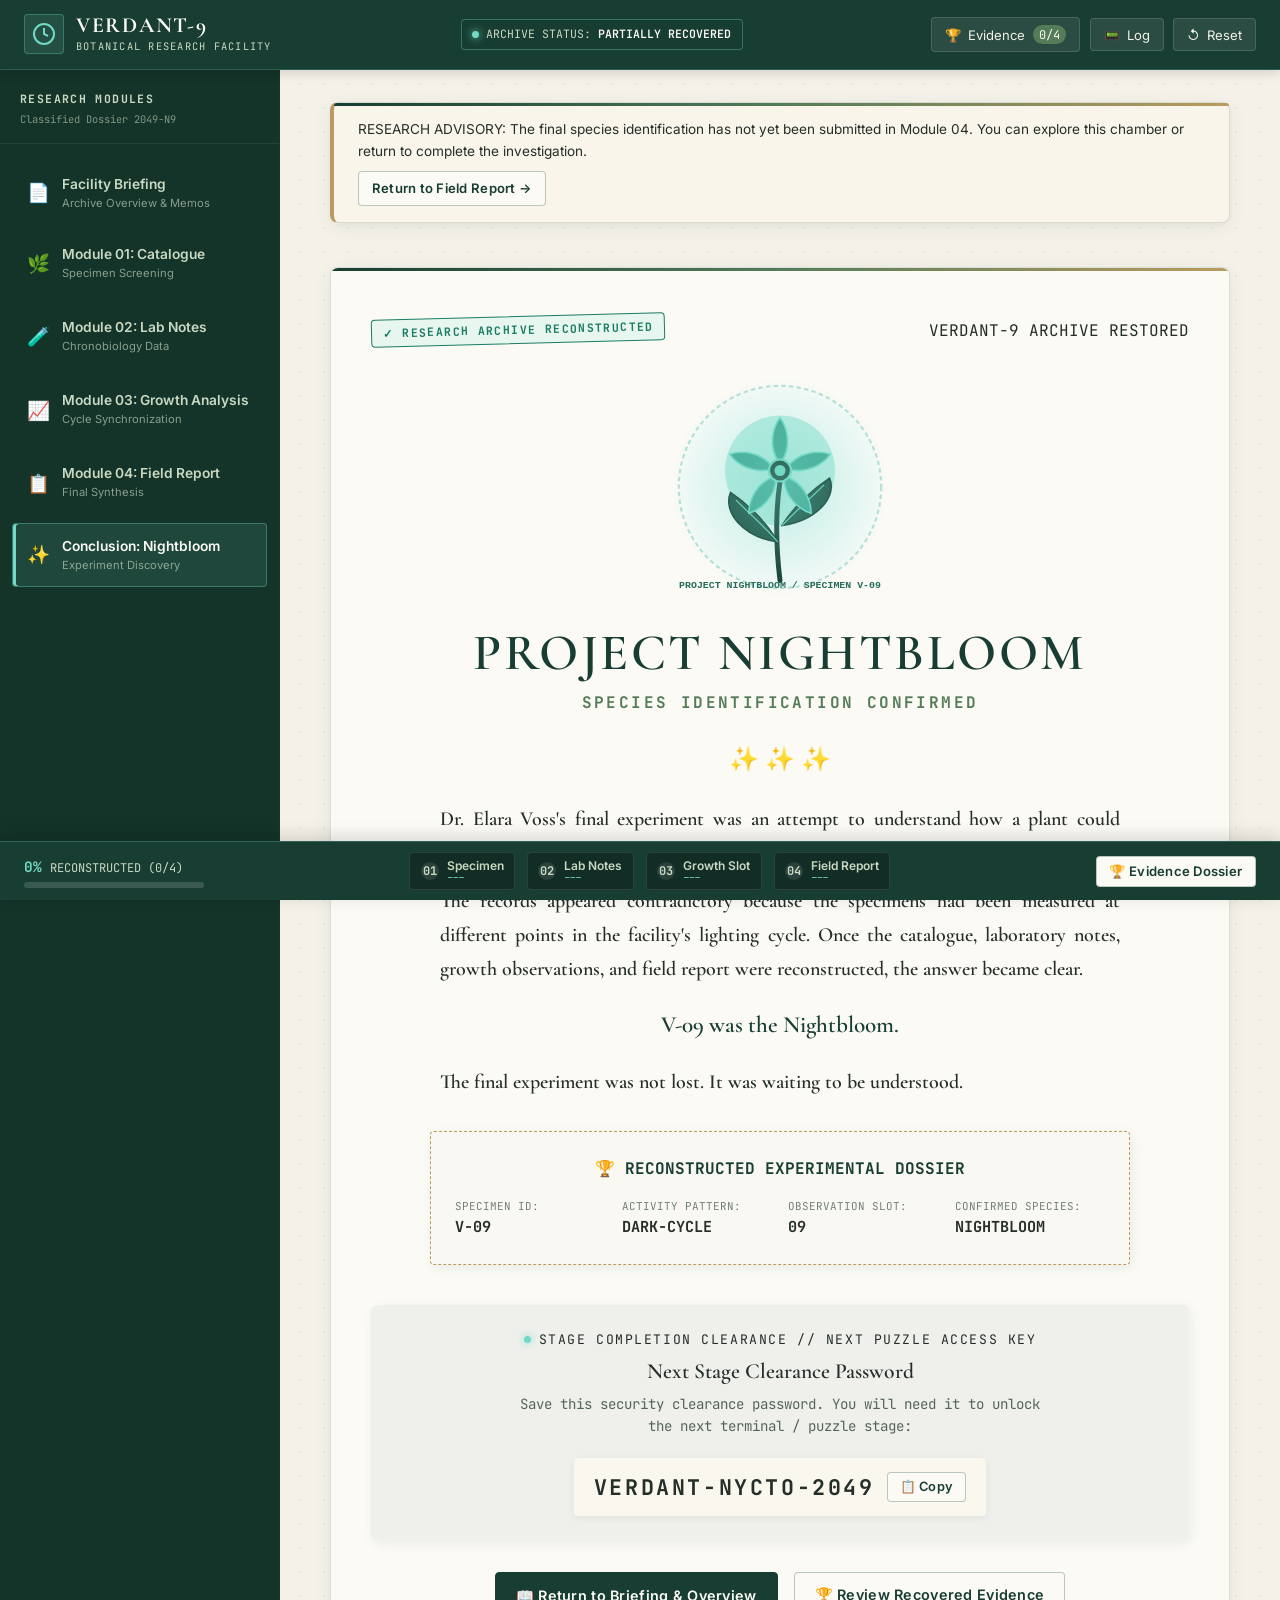
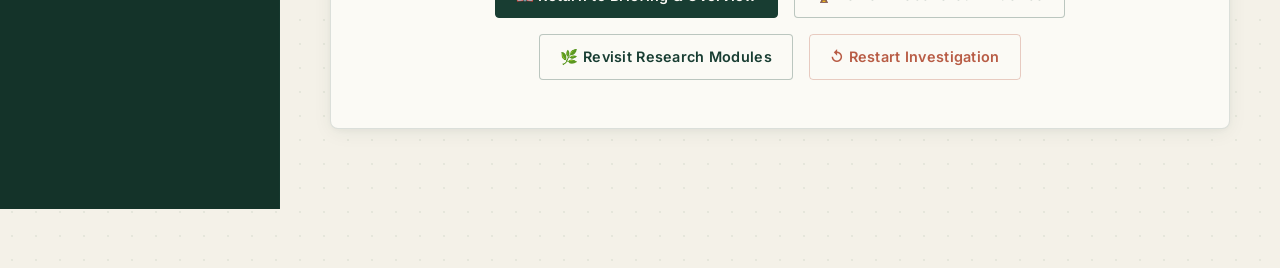
==== commit 290d36d2: "Add Next Stage Clearance Password to completion screen" ====
--- a/completion.html
+++ b/completion.html
@@ -206,6 +206,24 @@
               </div>
             </div>
 
+            <!-- Next Stage Clearance Password Card -->
+            <div class="next-stage-card paper-sheet-torn font-mono" style="margin: 2rem 0; padding: 1.5rem; background: rgba(24, 61, 50, 0.05); border: 2px dashed var(--forest-accent); border-radius: 6px; text-align: center;">
+              <div style="font-size: 0.82rem; letter-spacing: 0.12em; text-transform: uppercase; color: var(--forest-deep); margin-bottom: 0.5rem; display: flex; align-items: center; justify-content: center; gap: 0.5rem;">
+                <span class="status-dot pulsing"></span>
+                <span>STAGE COMPLETION CLEARANCE // NEXT PUZZLE ACCESS KEY</span>
+              </div>
+              <h3 class="font-serif" style="font-size: 1.35rem; color: var(--forest-deep); margin: 0 0 0.5rem 0;">Next Stage Clearance Password</h3>
+              <p style="font-size: 0.88rem; color: #54665C; max-width: 520px; margin: 0 auto 1.25rem;">
+                Save this security clearance password. You will need it to unlock the next terminal / puzzle stage:
+              </p>
+
+              <div id="passwordBoxContainer" style="display: inline-flex; align-items: center; gap: 0.75rem; background: #FAF7EE; padding: 0.75rem 1.25rem; border: 1.5px solid var(--forest-accent); border-radius: 4px; box-shadow: 0 2px 8px rgba(0,0,0,0.06);">
+                <span id="nextStagePasscode" style="font-size: 1.35rem; font-weight: 700; letter-spacing: 0.12em; color: var(--forest-deep);">VERDANT-NYCTO-2049</span>
+                <button id="copyPasswordBtn" type="button" class="btn btn-secondary btn-sm" style="padding: 0.4rem 0.75rem; font-size: 0.8rem; cursor: pointer;">📋 Copy</button>
+              </div>
+              <div id="copyNotice" style="display: none; font-size: 0.8rem; color: var(--forest-deep); margin-top: 0.5rem;">✓ Copied to clipboard!</div>
+            </div>
+
             <!-- Action Controls -->
             <div class="completion-actions-bar">
               <a href="index.html" class="btn btn-primary">📖 Return to Briefing & Overview</a>
@@ -296,6 +314,28 @@
       document.getElementById('completionRestartBtn').addEventListener('click', () => {
         Verdant.openModal('resetModal');
       });
+
+      const copyBtn = document.getElementById('copyPasswordBtn');
+      if (copyBtn) {
+        copyBtn.addEventListener('click', () => {
+          const code = document.getElementById('nextStagePasscode').textContent.trim();
+          if (navigator.clipboard && navigator.clipboard.writeText) {
+            navigator.clipboard.writeText(code).then(() => {
+              const notice = document.getElementById('copyNotice');
+              if (notice) {
+                notice.style.display = 'block';
+                setTimeout(() => { notice.style.display = 'none'; }, 2500);
+              }
+              copyBtn.textContent = '✓ Copied!';
+              setTimeout(() => { copyBtn.textContent = '📋 Copy'; }, 2000);
+            }).catch(() => {
+              window.prompt('Copy your next stage clearance password:', code);
+            });
+          } else {
+            window.prompt('Copy your next stage clearance password:', code);
+          }
+        });
+      }
     });
   </script>
 </body>
